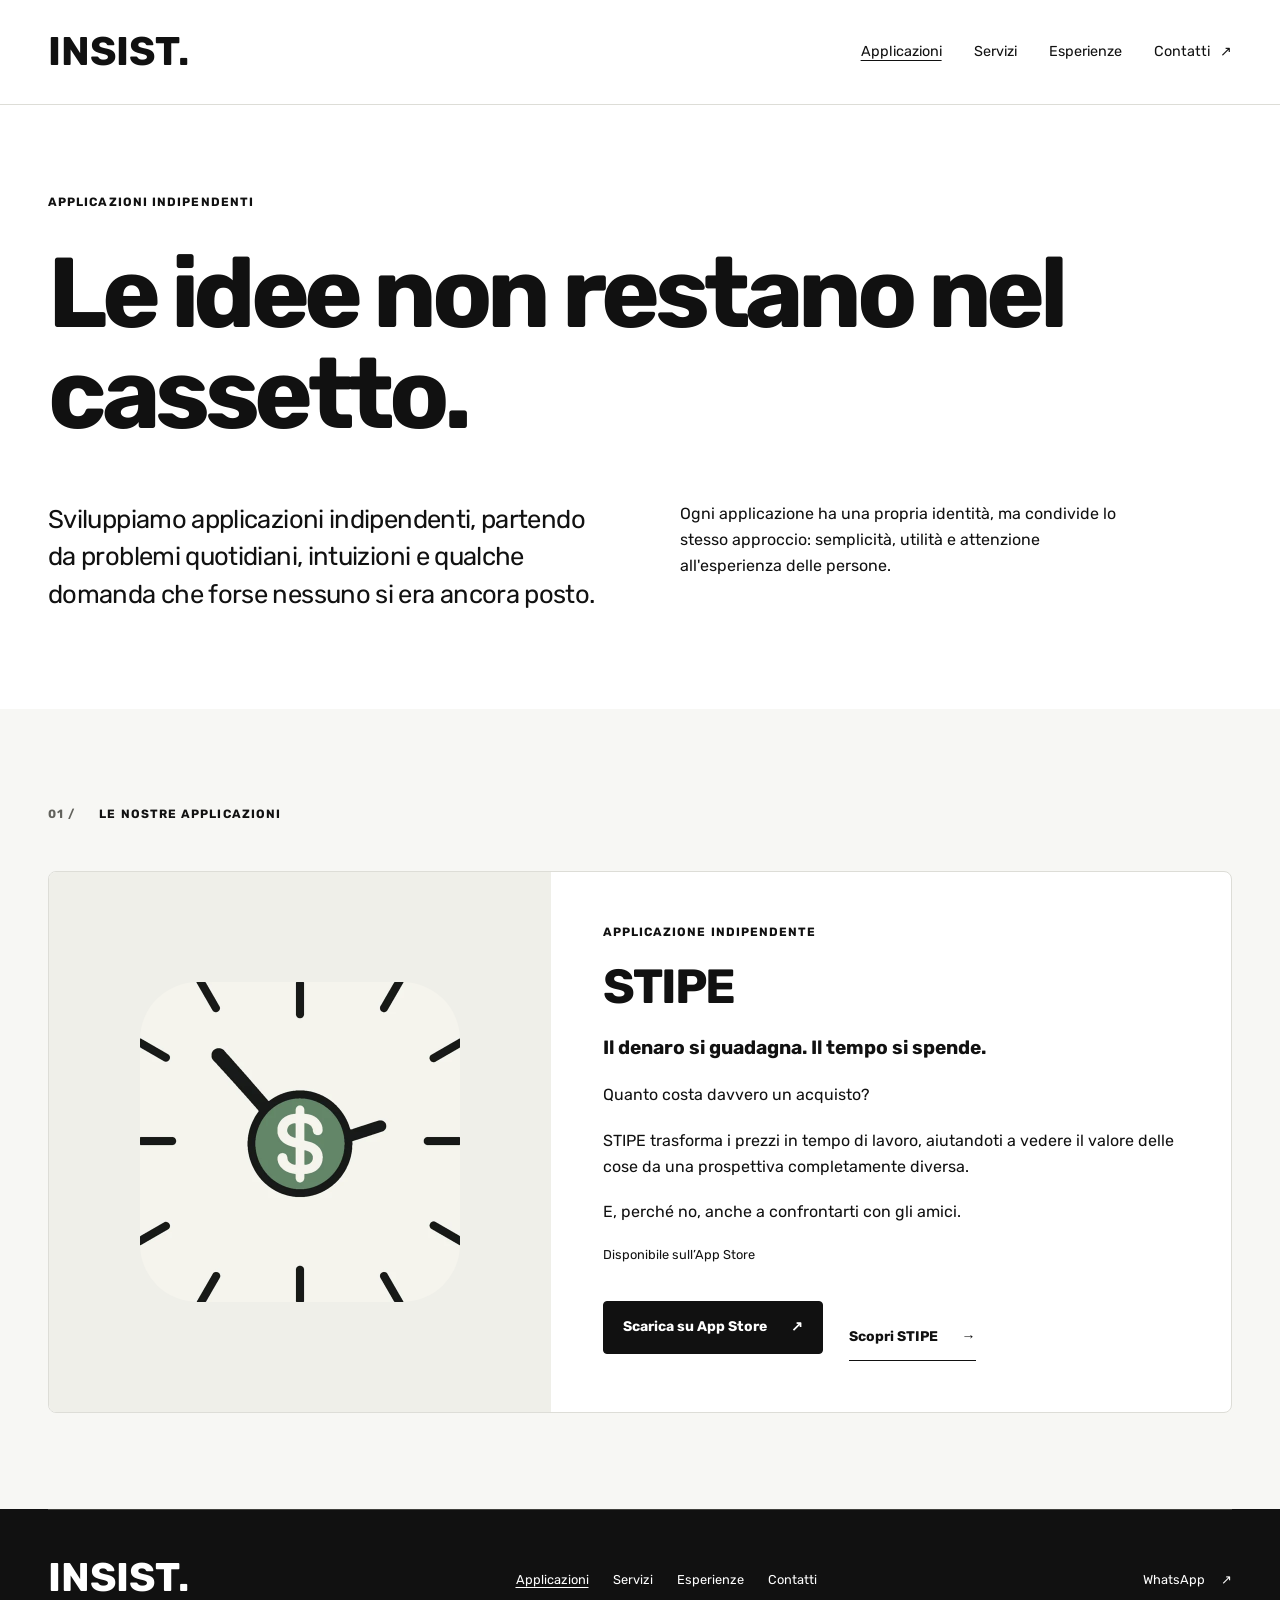
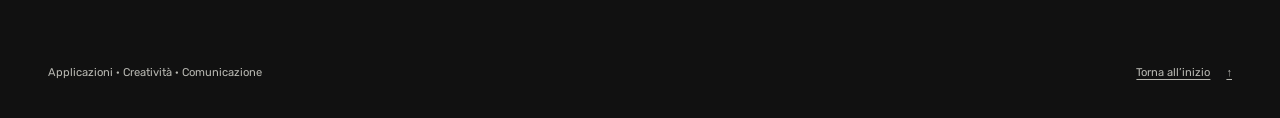
==== applicazioni/index.html @ fa0ea029 "feat: complete INSIST institutional website" ====
<!doctype html>
<html lang="it">
<head>
  <meta charset="utf-8">
  <meta name="viewport" content="width=device-width, initial-scale=1">
  <meta name="description" content="Le applicazioni indipendenti di INSIST. Scopri STIPE: trasforma i prezzi in tempo di lavoro. Già disponibile sull’App Store.">
  <meta name="theme-color" content="#111111">
  <title>Applicazioni | INSIST.</title>
  <link rel="preload" href="../assets/fonts/Rubik-Variable.ttf" as="font" type="font/ttf" crossorigin>
  <link rel="stylesheet" href="../assets/css/style.css">
  <script src="../assets/js/navigation.js" defer></script>
  <link rel="icon" type="image/svg+xml" href="../assets/images/insist/favicon-i.svg">
  <link rel="icon" type="image/png" sizes="32x32" href="../assets/images/insist/favicon-i-32.png">
  <link rel="icon" type="image/png" sizes="16x16" href="../assets/images/insist/favicon-i-16.png">
  <meta property="og:type" content="website">
  <meta property="og:title" content="Applicazioni | INSIST.">
  <meta property="og:description" content="Le applicazioni indipendenti di INSIST. Scopri STIPE: trasforma i prezzi in tempo di lavoro. Già disponibile sull’App Store.">
  <meta property="og:image" content="https://insist-company.github.io/assets/images/insist/social-preview.png">
  <meta property="og:image:type" content="image/png">
  <meta property="og:image:width" content="1200">
  <meta property="og:image:height" content="630">
  <meta property="og:image:alt" content="INSIST. — Progettiamo, sviluppiamo e raccontiamo.">
  <meta property="og:url" content="https://insist-company.github.io/applicazioni/">
  <meta property="og:site_name" content="INSIST.">
  <meta property="og:locale" content="it_IT">
  <meta name="twitter:card" content="summary_large_image">
  <meta name="twitter:title" content="Applicazioni | INSIST.">
  <meta name="twitter:description" content="Le applicazioni indipendenti di INSIST. Scopri STIPE: trasforma i prezzi in tempo di lavoro. Già disponibile sull’App Store.">
  <meta name="twitter:image" content="https://insist-company.github.io/assets/images/insist/social-preview.png">
  <meta name="twitter:image:alt" content="INSIST. — Progettiamo, sviluppiamo e raccontiamo.">
</head>
<body class="applications-page">
  <a class="skip-link" href="#contenuto">Vai al contenuto</a>
  <header class="site-header">
    <div class="container header-inner">
      <a class="site-name" href="../" aria-label="INSIST. — Home">INSIST.</a>
      <button class="menu-toggle" type="button" aria-expanded="false" aria-controls="main-navigation" hidden>Menu <span aria-hidden="true">+</span></button>
      <nav id="main-navigation" class="main-navigation" aria-label="Navigazione principale">
        <ul>
          <li><a href="./" aria-current="page">Applicazioni</a></li>
          <li><a href="../servizi/">Servizi</a></li>
          <li><a href="../esperienze/">Esperienze</a></li>
          <li><a href="../#contatti">Contatti <span aria-hidden="true">↗</span></a></li>
        </ul>
      </nav>
    </div>
  </header>
  <main id="contenuto" tabindex="-1">
    <section class="hero container" aria-labelledby="applications-hero-title">
      <p class="eyebrow">APPLICAZIONI INDIPENDENTI</p>
      <h1 id="applications-hero-title">Le idee non restano nel cassetto.</h1>
      <div class="hero-bottom">
        <p class="hero-subtitle">Sviluppiamo applicazioni indipendenti, partendo da problemi quotidiani, intuizioni e qualche domanda che forse nessuno si era ancora posto.</p>
        <div class="hero-detail"><p>Ogni applicazione ha una propria identità, ma condivide lo stesso approccio: semplicità, utilità e attenzione all'esperienza delle persone.</p></div>
      </div>
    </section>
    <section class="section applications" aria-labelledby="portfolio-title">
      <div class="container">
        <h2 id="portfolio-title" class="section-label"><span>01 /</span> Le nostre applicazioni</h2>
        <div class="app-list">
          <article class="app-card" aria-labelledby="stipe-title">
            <div class="app-visual"><img src="../assets/images/stipe/stipe-icon.webp" alt="Icona originale di STIPE: un orologio con un simbolo del dollaro al centro" width="640" height="640" loading="lazy" decoding="async"></div>
            <div class="app-copy">
              <p class="eyebrow">APPLICAZIONE INDIPENDENTE</p>
              <h3 id="stipe-title">STIPE</h3>
              <p class="app-lead"><strong>Il denaro si guadagna. Il tempo si spende.</strong></p>
              <p>Quanto costa davvero un acquisto?</p>
              <p>STIPE trasforma i prezzi in tempo di lavoro, aiutandoti a vedere il valore delle cose da una prospettiva completamente diversa.</p>
              <p>E, perché no, anche a confrontarti con gli amici.</p>
              <p class="availability">Disponibile sull’App Store</p>
              <div class="actions"><a class="button button-dark" href="https://apps.apple.com/app/id6821166747">Scarica su App Store <span aria-hidden="true">↗</span></a><a class="text-link" href="https://d7hshvk744-ai.github.io/stipe/">Scopri STIPE <span aria-hidden="true">→</span></a></div>
            </div>
          </article>
        </div>
      </div>
    </section>
  </main>
  <footer class="site-footer">
    <div class="container footer-top">
      <a class="site-name" href="../" aria-label="INSIST. — Home">INSIST.</a>
      <nav aria-label="Navigazione nel footer"><ul><li><a href="./" aria-current="page">Applicazioni</a></li><li><a href="../servizi/">Servizi</a></li><li><a href="../esperienze/">Esperienze</a></li><li><a href="../#contatti">Contatti</a></li></ul></nav>
      <a class="footer-contact" href="https://wa.me/393455824448">WhatsApp <span aria-hidden="true">↗</span></a>
    </div>
    <div class="container footer-bottom"><p>Applicazioni · Creatività · Comunicazione</p><a href="#contenuto">Torna all’inizio <span aria-hidden="true">↑</span></a></div>
  </footer>
</body>
</html>
---- assets/css/style.css ----
@font-face {
  font-family: "Rubik";
  src: url("../fonts/Rubik-Variable.ttf") format("truetype");
  font-style: normal;
  font-weight: 300 900;
  font-display: swap;
}

:root {
  --color-black: #111111;
  --color-white: #FFFFFF;
  --color-ivory: #F7F7F4;
  --color-gray: #777777;
  --font-family-base: "Rubik", sans-serif;
  --font-weight-regular: 400;
  --font-weight-bold: 700;
  --border: #DDDDD7;
}

* { box-sizing: border-box; }
body { margin: 0; font-family: var(--font-family-base); font-weight: 400; line-height: 1.6; color: var(--color-black); background: var(--color-white); }
a { color: inherit; text-underline-offset: .25em; }
button { font: inherit; color: inherit; }
[hidden] { display: none !important; }
h1, h2, h3, p { margin: 0; }
h1, h2, h3, .site-name { font-weight: 700; }
img { display: block; max-width: 100%; height: auto; }
:focus-visible { outline: 3px solid currentColor; outline-offset: 5px; }
.skip-link { position: absolute; top: 1rem; left: 1rem; z-index: 10; padding: .8rem 1rem; background: var(--color-white); color: var(--color-black); }
.skip-link:not(:focus) { width: 1px; height: 1px; padding: 0; overflow: hidden; clip-path: inset(50%); white-space: nowrap; }
.container { width: min(100% - 6rem, 76rem); margin-inline: auto; }
.site-header { border-bottom: 1px solid var(--border); }
.header-inner { min-height: 104px; display: flex; align-items: center; justify-content: space-between; gap: 2rem; }
.site-name { display: inline-block; font-size: 2.5rem; line-height: 1; text-decoration: none; background: transparent; color: inherit; }
.main-navigation ul, .site-footer ul { display: flex; align-items: center; gap: 2rem; list-style: none; padding: 0; margin: 0; }
.main-navigation a { display: inline-flex; align-items: center; min-height: 44px; text-decoration: none; font-size: .9rem; }
.main-navigation a:hover, .site-footer a:not(.site-name):hover { text-decoration: underline; }
.main-navigation a span { margin-left: .65rem; }
.menu-toggle { border: 1px solid var(--border); border-radius: 4px; background: transparent; min-height: 44px; padding: .5rem .85rem; }
.menu-toggle span { margin-left: 1rem; }
.hero { padding-top: 5.5rem; padding-bottom: 6rem; }
.eyebrow, .section-label { font-size: .75rem; line-height: 1.5; letter-spacing: .09em; font-weight: 700; }
.hero h1 { font-size: clamp(3.5rem, 7.75vw, 7rem); letter-spacing: -.055em; line-height: 1.02; margin-top: 2rem; }
.hero-bottom { display: grid; grid-template-columns: 1fr 1fr; gap: 5rem; margin-top: 3.5rem; align-items: start; }
.hero-subtitle { font-size: clamp(1.25rem, 2vw, 1.6rem); line-height: 1.45; letter-spacing: -.025em; }
.hero-detail > p { max-width: 29rem; font-size: 1rem; }
.actions { display: flex; flex-wrap: wrap; align-items: center; gap: 1rem 1.6rem; margin-top: 1.75rem; }
.button, .text-link { display: inline-flex; align-items: center; justify-content: space-between; gap: 1.5rem; min-height: 48px; font-size: .875rem; font-weight: 700; text-decoration: none; }
.button { padding: .9rem 1.2rem; border: 1px solid currentColor; border-radius: 4px; }
.button-dark { color: var(--color-white); background: var(--color-black); border-color: var(--color-black); }
.button-light { color: var(--color-black); background: var(--color-white); }
.button:hover { text-decoration: underline; }
.text-link { border-bottom: 1px solid currentColor; }
.text-link:hover { text-decoration: underline; }
.section { padding-block: 6rem; }
.section-label { text-transform: uppercase; display: flex; gap: 1.5rem; margin-bottom: 3rem; }
.section-label > span { color: #62625C; }
.section-intro { display: grid; grid-template-columns: 1.1fr 1fr; gap: 6rem; align-items: start; margin-bottom: 3.5rem; }
h2 { font-size: clamp(2.1rem, 3.7vw, 3.5rem); line-height: 1.12; letter-spacing: -.045em; max-width: 13em; }
.section-intro p { font-size: 1.075rem; max-width: 31rem; }
.section-intro p + p { margin-top: 1rem; }
.applications { background: var(--color-ivory); }
.app-card { display: grid; grid-template-columns: .85fr 1.15fr; background: var(--color-white); border: 1px solid var(--border); border-radius: 8px; overflow: hidden; }
.app-visual { padding: 3rem; display: grid; place-items: center; background: #EFEFE9; }
.app-visual img { width: 100%; max-width: 320px; border-radius: 18%; }
.app-copy { padding: clamp(2rem, 4vw, 4rem); }
.app-copy h3 { font-size: 3rem; letter-spacing: -.04em; line-height: 1.1; margin-top: 1.25rem; }
.app-copy > p:not(.eyebrow) { margin-top: 1.25rem; }
.app-copy .app-lead { font-size: 1.2rem; line-height: 1.5; }
.app-copy .availability { font-size: .8rem; }
.app-copy .text-link { margin-top: 1.25rem; }
.services-grid { display: grid; grid-template-columns: repeat(3, 1fr); gap: 2rem; margin-bottom: 2.5rem; }
.service-card { border-top: 1px solid var(--color-black); padding-top: 1.4rem; }
.service-number { font-size: .8rem; color: #62625C; margin-bottom: 2.5rem; }
.service-card h3 { font-size: 1.5rem; letter-spacing: -.03em; line-height: 1.25; max-width: 13em; margin-bottom: 1rem; }
.service-card > p:last-child { max-width: 19rem; }
.experiences { border-top: 1px solid var(--border); background: var(--color-ivory); }
.experiences-grid { display: grid; grid-template-columns: repeat(2, minmax(0, 1fr)); gap: 3rem 2rem; margin-bottom: 2.5rem; }
.experience-card { min-width: 0; }
.experience-card > img { width: 100%; aspect-ratio: 1; object-fit: contain; border-radius: 6px; }
.experience-caption { padding-top: 1.1rem; }
.experience-caption h3 { font-size: 1.2rem; letter-spacing: -.025em; line-height: 1.4; }
.experience-caption p { font-size: .8rem; margin-top: .3rem; color: #62625C; }
.contact { background: var(--color-black); color: var(--color-white); scroll-margin-top: 1rem; }
.contact .section-label > span { color: #B8B8B2; }
.contact h2 { font-size: clamp(3.25rem, 7vw, 6.5rem); line-height: 1.05; }
.contact-bottom { display: grid; grid-template-columns: 1fr 1fr; gap: 6rem; margin-top: 3rem; align-items: start; }
.contact-bottom > div > p:first-child { max-width: 29rem; font-size: 1.125rem; }
.closing { font-size: 1.6rem; font-weight: 700; margin-top: 1.5rem; }
.contact-actions { display: grid; gap: 1.5rem; justify-items: start; }
.email-pending { padding: .2rem 0; }
.email-pending > span:first-child { display: block; font-weight: 700; }
.contact-note { display: block; font-size: .8rem; color: #B8B8B2; margin-top: .25rem; }
.site-footer { background: var(--color-black); color: var(--color-white); padding-bottom: 1.5rem; }
.footer-top { border-top: 1px solid #41413D; padding-block: 3rem; display: flex; justify-content: space-between; align-items: start; gap: 2rem; }
.site-footer nav a, .footer-contact { display: inline-flex; align-items: center; min-height: 44px; font-size: .8rem; text-decoration: none; }
.site-footer ul { flex-wrap: wrap; gap: 0 1.5rem; }
.footer-contact { gap: 1rem; }
.footer-bottom { display: flex; flex-wrap: wrap; justify-content: space-between; gap: 1rem; font-size: .7rem; color: #B8B8B2; }
.footer-bottom a { display: inline-flex; align-items: center; gap: 1rem; min-height: 44px; }
.footer-bottom p { align-self: center; }

@media (max-width: 63.99rem) {
  .container { width: calc(100% - 4rem); }
  .hero-bottom, .section-intro, .contact-bottom { gap: 2.5rem; }
  .main-navigation ul { gap: 1.4rem; }
  .app-visual { padding: 2rem; }
  .footer-top { flex-wrap: wrap; }
}

@media (max-width: 47.99rem) {
  .container { width: calc(100% - 2.5rem); }
  .header-inner { min-height: 80px; flex-wrap: wrap; gap: 0; padding-block: 1.1rem; }
  .site-name { font-size: 2rem; }
  .main-navigation { flex-basis: 100%; padding-top: 1rem; }
  .main-navigation ul { display: grid; gap: 0; }
  .main-navigation li { border-top: 1px solid var(--border); }
  .main-navigation a { width: 100%; min-height: 48px; justify-content: space-between; }
  .hero { padding-block: 3.5rem 4rem; }
  .eyebrow { font-size: .625rem; letter-spacing: .06em; }
  .hero h1 { font-size: clamp(2.6rem, 9.1vw, 4.35rem); margin-top: 1.75rem; letter-spacing: -.055em; }
  .hero-bottom, .section-intro, .contact-bottom { grid-template-columns: 1fr; gap: 1.75rem; }
  .hero-bottom { margin-top: 2rem; }
  .desktop-break { display: none; }
  .hero-subtitle { max-width: 24rem; }
  .actions { align-items: start; flex-direction: column; gap: .75rem; }
  .section { padding-block: 4rem; }
  .section-label { margin-bottom: 2rem; font-size: .7rem; }
  .section-intro { margin-bottom: 2.5rem; }
  .section-intro p { font-size: 1rem; }
  h2 { font-size: clamp(2rem, 7.5vw, 3rem); }
  .app-card { grid-template-columns: 1fr; }
  .app-visual { padding: 2rem; }
  .app-visual img { max-width: 240px; }
  .app-copy { padding: 2rem 1.5rem; }
  .app-copy h3 { font-size: 2.5rem; }
  .app-copy .app-lead { font-size: 1.1rem; }
  .services-grid { grid-template-columns: 1fr; gap: 2rem; }
  .service-number { margin-bottom: 1.25rem; }
  .service-card h3 { max-width: none; font-size: 1.4rem; }
  .service-card > p:last-child { max-width: none; }
  .experiences-grid { grid-template-columns: 1fr; gap: 2.5rem; }
  .contact h2 { font-size: clamp(3rem, 12vw, 5rem); }
  .contact-bottom { margin-top: 2rem; gap: 2rem; }
  .contact-bottom > div > p:first-child { font-size: 1rem; }
  .footer-top { flex-direction: column; padding-block: 2.5rem 1.5rem; gap: 1.5rem; }
  .site-footer nav ul { display: grid; grid-template-columns: 1fr 1fr; gap: 0 2rem; }
  .footer-bottom { flex-direction: column; gap: .5rem; }
  .footer-bottom p { align-self: start; }
}

/* Pagina Applicazioni: estensioni dei componenti della Home. */
.applications-page .hero h1 { max-width: 11em; }
.applications-page .app-list { display: grid; gap: 2rem; }
.applications-page .app-copy { min-width: 0; }
.applications-page #portfolio-title { max-width: none; }
.applications-page .main-navigation a[aria-current="page"],
.applications-page .site-footer nav a[aria-current="page"] {
  text-decoration: underline;
  text-decoration-thickness: 1px;
}

/* Servizi creativi: stessi componenti, dettagli limitati a questa pagina. */
.services-page .hero h1 { max-width: 12em; }
.services-page .service-area .section-intro { margin-bottom: 0; }
.services-page .service-description > p + p { margin-top: 1rem; }
.services-page .skills-title { margin-top: 2rem; text-transform: uppercase; }
.services-page .skills-list { list-style: none; margin: 1rem 0 0; padding: 0; }
.services-page .skills-list li { padding-block: .6rem; border-top: 1px solid var(--border); font-size: .9rem; }
.services-page .main-navigation a[aria-current="page"],
.services-page .site-footer nav a[aria-current="page"] {
  text-decoration: underline;
  text-decoration-thickness: 1px;
}

/* Esperienze: schede e griglia già usate nella Home, con contenuti estesi. */
.experiences-page .hero h1 { max-width: 10em; }
.experiences-page .hero-detail p + p { margin-top: 1rem; }
.experiences-page #projects-title { max-width: none; }
.experiences-page .experiences-grid { margin-bottom: 0; align-items: stretch; }
.experiences-page .experience-card { display: flex; flex-direction: column; border: 1px solid var(--border); border-radius: 8px; background: var(--color-white); }
.experiences-page .experience-card > img { border-radius: 7px 7px 0 0; }
.experiences-page .project-copy { display: flex; flex-direction: column; flex: 1; padding: clamp(1.25rem, 3vw, 2.5rem); }
.experiences-page .project-copy .section-label { margin: 0 0 1rem; font-size: .65rem; gap: .75rem; color: #62625C; }
.experiences-page .project-copy h2 { font-size: clamp(1.5rem, 2.5vw, 2.25rem); line-height: 1.2; }
.experiences-page .project-copy p { color: var(--color-black); font-size: 1rem; }
.experiences-page .project-copy .project-categories { font-size: .8rem; color: #62625C; margin-top: 1rem; }
.experiences-page .project-description { margin-top: 1.5rem; }
.experiences-page .project-description p + p { margin-top: 1rem; }
.experiences-page .project-skills { margin-top: 1.5rem; padding-block: 1.25rem; border-top: 1px solid var(--border); }
.experiences-page .project-skills h3 { text-transform: uppercase; }
.experiences-page .project-skills p { margin-top: .75rem; font-size: .9rem; }
.experiences-page .project-links { display: flex; flex-wrap: wrap; gap: .5rem 1.5rem; list-style: none; padding: 1rem 0 0; margin: auto 0 0; }
.experiences-page .visually-hidden { position: absolute; width: 1px; height: 1px; padding: 0; overflow: hidden; clip-path: inset(50%); white-space: nowrap; }
.experiences-page .main-navigation a[aria-current="page"],
.experiences-page .site-footer nav a[aria-current="page"] { text-decoration: underline; text-decoration-thickness: 1px; }
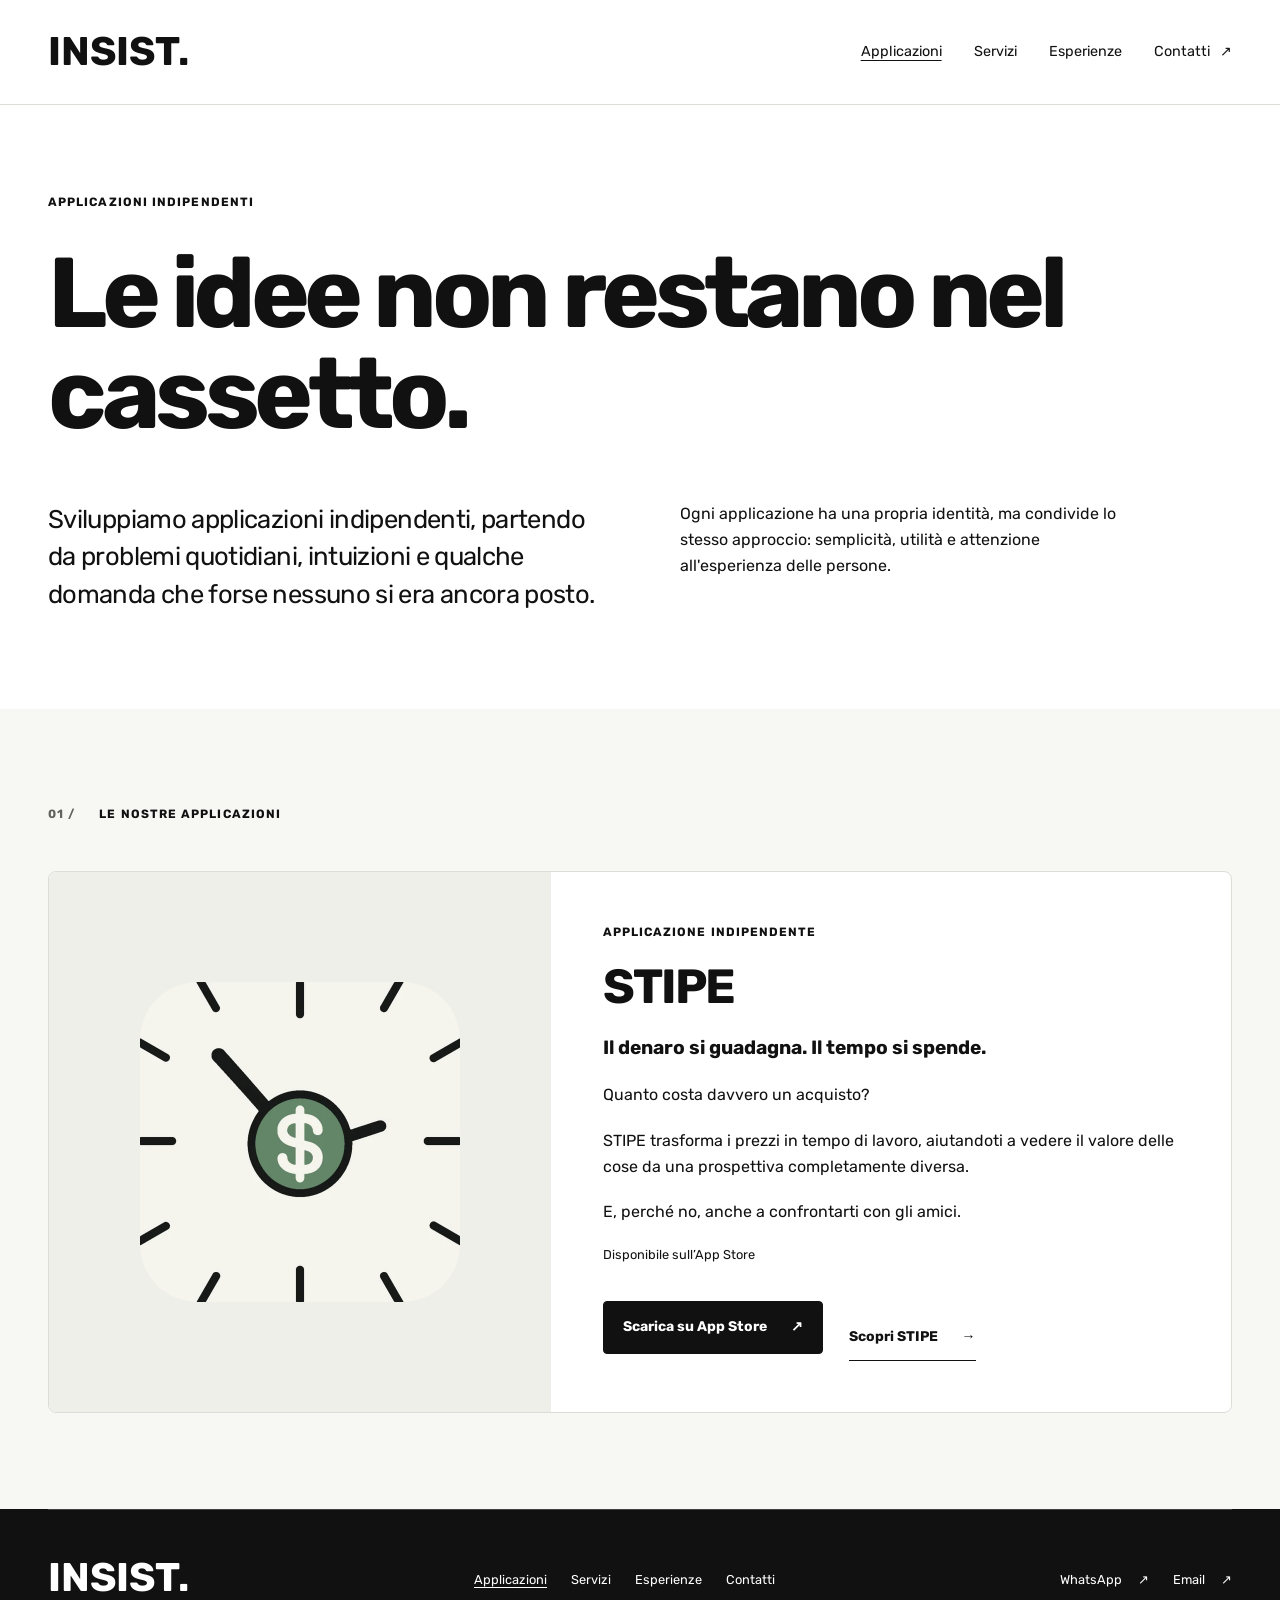
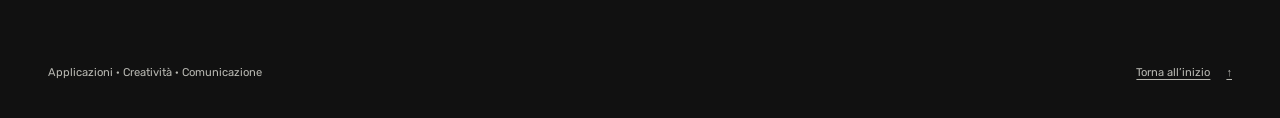
==== commit d179c386: "fix: activate INSIST email contacts" ====
--- a/applicazioni/index.html
+++ b/applicazioni/index.html
@@ -79,7 +79,10 @@
     <div class="container footer-top">
       <a class="site-name" href="../" aria-label="INSIST. — Home">INSIST.</a>
       <nav aria-label="Navigazione nel footer"><ul><li><a href="./" aria-current="page">Applicazioni</a></li><li><a href="../servizi/">Servizi</a></li><li><a href="../esperienze/">Esperienze</a></li><li><a href="../#contatti">Contatti</a></li></ul></nav>
-      <a class="footer-contact" href="https://wa.me/393455824448">WhatsApp <span aria-hidden="true">↗</span></a>
+      <div class="footer-contacts">
+        <a class="footer-contact" href="https://wa.me/393455824448">WhatsApp <span aria-hidden="true">↗</span></a>
+        <a class="footer-contact" href="mailto:insist.company26@gmail.com">Email <span aria-hidden="true">↗</span></a>
+      </div>
     </div>
     <div class="container footer-bottom"><p>Applicazioni · Creatività · Comunicazione</p><a href="#contenuto">Torna all’inizio <span aria-hidden="true">↑</span></a></div>
   </footer>
--- a/assets/css/style.css
+++ b/assets/css/style.css
@@ -96,6 +96,7 @@
 .site-footer nav a, .footer-contact { display: inline-flex; align-items: center; min-height: 44px; font-size: .8rem; text-decoration: none; }
 .site-footer ul { flex-wrap: wrap; gap: 0 1.5rem; }
 .footer-contact { gap: 1rem; }
+.footer-contacts { display: flex; flex-wrap: wrap; gap: 0 1.5rem; }
 .footer-bottom { display: flex; flex-wrap: wrap; justify-content: space-between; gap: 1rem; font-size: .7rem; color: #B8B8B2; }
 .footer-bottom a { display: inline-flex; align-items: center; gap: 1rem; min-height: 44px; }
 .footer-bottom p { align-self: center; }
